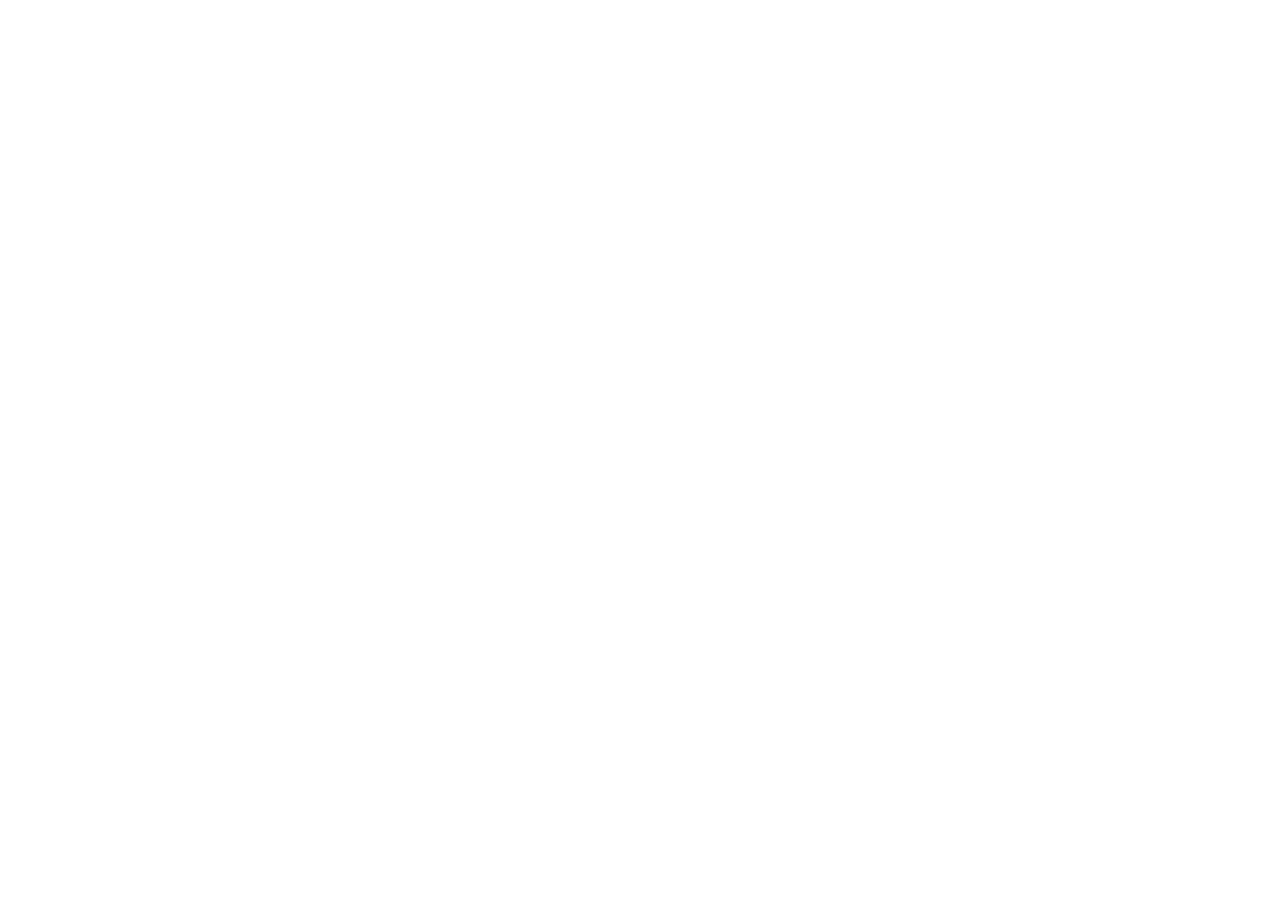
==== Task3/index.html @ 3942f417 "Task3" ====
<!DOCTYPE html>
<html lang="en">
<head>
    <meta charset="UTF-8">
    <meta http-equiv="X-UA-Compatible" content="IE=edge">
    <meta name="viewport" content="width=device-width, initial-scale=1.0">
    <title>Document</title>
</head>
<body>
    
</body>
</html>
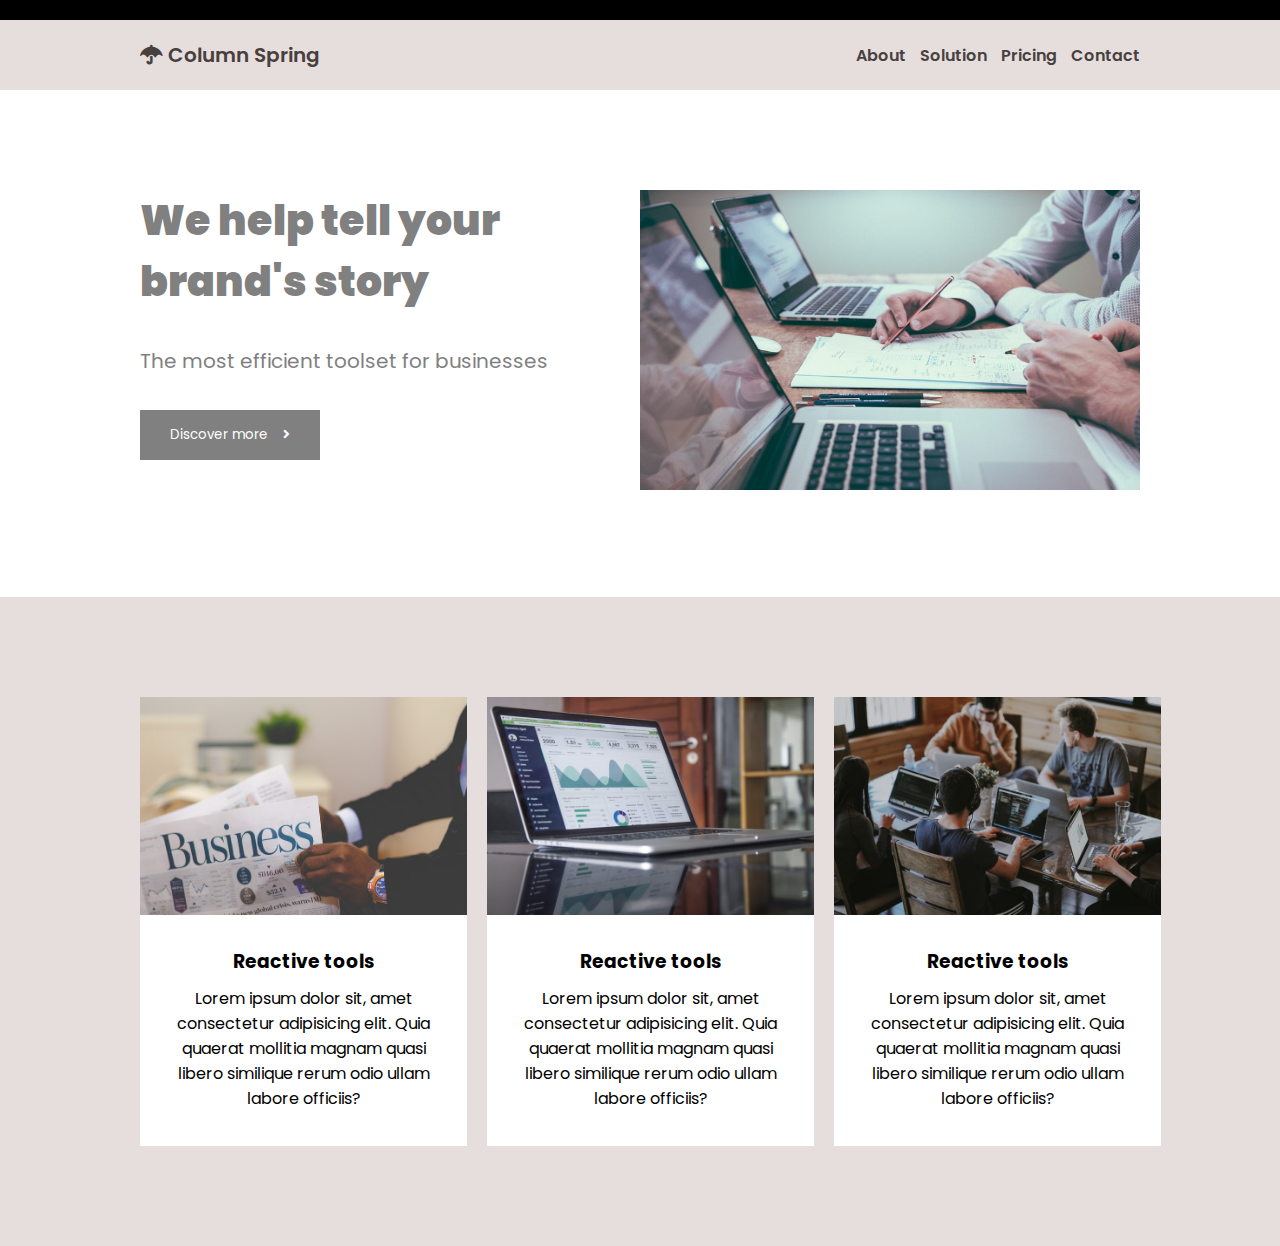
==== commit e735e398: "Task3" ====
--- a/Task3/index.html
+++ b/Task3/index.html
@@ -5,8 +5,94 @@
     <meta http-equiv="X-UA-Compatible" content="IE=edge">
     <meta name="viewport" content="width=device-width, initial-scale=1.0">
     <title>Document</title>
+    <link rel="stylesheet" href="css/style.css">
+    <link rel="stylesheet" href="https://cdnjs.cloudflare.com/ajax/libs/font-awesome/5.15.3/css/all.min.css">
+    <link rel="stylesheet" href="css/layout.css">
 </head>
 <body>
-    
+   <header>
+       <div class="container-full"></div>
+       <div class="container-main">
+        <div class="navigation">
+            <div class="navigation-left">
+                <a href="#"><i class="fas fa-umbrella"></i>Column Spring</a>
+            </div>
+            <div class="navigation-right">
+                <ul>
+                    <li><a href="#">About</a></li>
+                    <li><a href="#">Solution</a></li>
+                    <li><a href="#">Pricing</a></li>
+                    <li><a href="#">Contact</a></li>
+                </ul>
+            </div>
+        </div>
+       </div>
+   </header> 
+
+   <section class="main">
+       <div class="container-main">
+           <div class="row">
+               <div class="col-6">
+                   <div class="main-name">
+                       <h1>We help tell your brand's story</h1>
+                   </div>
+                   <div class="main-text">
+                       <p>The most efficient toolset for businesses</p>
+                   </div>
+                   <button class="main-button">Discover more<i class="fas fa-angle-right"></i></button>
+               </div>
+               <div class="col-6">
+                   <div class="main-image">
+                       <img src="image/1.jpg" alt="">
+                   </div>
+               </div>
+           </div>
+       </div>
+   </section>
+
+   <section class="info">
+       <div class="container-box">
+           <div class="box">
+               <div class="box-img">
+                   <img src="image/2.jpg" alt="">
+               </div>
+               <div class="box-info">
+                   <div class="box-header">
+                       <h3>Reactive tools</h3>
+                   </div>
+                   <div class="box-text">
+                        <p>Lorem ipsum dolor sit, amet consectetur adipisicing elit. Quia quaerat mollitia magnam quasi libero similique rerum odio ullam labore officiis?</p>
+                   </div>
+               </div>
+           </div>
+           <div class="box">
+            <div class="box-img">
+                <img src="image/3.jpg" alt="">
+            </div>
+            <div class="box-info">
+                <div class="box-header">
+                    <h3>Reactive tools</h3>
+                </div>
+                <div class="box-text">
+                     <p>Lorem ipsum dolor sit, amet consectetur adipisicing elit. Quia quaerat mollitia magnam quasi libero similique rerum odio ullam labore officiis?</p>
+                </div>
+            </div>
+           </div>
+           <div class="box">
+            <div class="box-img">
+                <img src="image/4.jpg" alt="">
+            </div>
+            <div class="box-info">
+                <div class="box-header">
+                    <h3>Reactive tools</h3>
+                </div>
+                <div class="box-text">
+                     <p>Lorem ipsum dolor sit, amet consectetur adipisicing elit. Quia quaerat mollitia magnam quasi libero similique rerum odio ullam labore officiis?</p>
+                </div>
+            </div>
+           </div>
+       </div>
+   </section>
+
 </body>
-</html>+</html>
--- a/Task3/css/style.css
+++ b/Task3/css/style.css
@@ -0,0 +1,125 @@
+@import url('https://fonts.googleapis.com/css2?family=Poppins:wght@100;200&display=swap');
+@import url('https://fonts.googleapis.com/css2?family=Poppins:wght@500&display=swap');
+
+*{
+    margin: 0;
+    padding: 0;
+    font-family: 'Poppins', sans-serif;
+}
+.container-full {
+    width: 1366px;
+    height: 20px;
+    background-color:black;
+}
+.container-main {
+    width: 1000px;
+    margin: 0 auto;
+}
+
+header {
+     background-color: #e6dddd;
+     color: darkgrey;
+}
+.navigation {
+    display: flex;
+    flex-direction: row;
+    justify-content: space-between;
+    align-items: center;
+}
+.navigation-left a{
+    color: #483f3f;
+    font-size: 20px;
+    text-decoration:none;
+    font-weight: 600;
+}
+.navigation-left i {
+    padding-right: 5px;
+}
+.navigation-left{
+    padding: 20px 0px 20px 0px;
+}
+.navigation-right{
+    padding: 20px 0px 20px 0px;
+}
+.navigation-right ul {
+    list-style: none;
+}
+.navigation-right li {
+    display: inline-block;
+   }
+.navigation-right li a {
+    color: #483f3f;
+    font-size: 16px;
+    text-decoration:none;
+    font-weight: 600;
+    padding-left: 10px; 
+}
+/* Section main */
+.main {
+    padding: 100px 0px 100px 0px;
+}
+.main-name h1 {
+    font-size: 41px;
+    font-weight: 1000;
+    color: gray;
+}
+.main-text p {
+    color: gray;
+    font-size: 20px;
+}
+.main-button {
+    background-color: gray;
+    color: white;
+    border: none;
+    padding: 15px 30px;
+}
+.main-button i {
+    padding-left: 15px;
+}
+.main-name {
+    margin-bottom: 34px;
+}
+.main-text {
+    margin-bottom: 34px;
+}
+.main-image img {
+    height: 300px;
+    width: 500px;
+}
+
+/* Info section */
+.container-box {
+    width: 1000px;
+    margin: 0 auto;
+    display: grid;
+    grid-template-columns: 1fr 1fr 1fr;
+    grid-template-rows: 1fr;
+    gap: 20px;
+}
+
+.info {
+    background-color: #e6dddd;
+    padding: 100px 0px;
+}
+
+.box {
+    display: grid;
+    background-color: white;
+}
+.box-img img {
+    width: 327px;
+    height: 218px;
+}
+.box-info {
+    background-color: white;
+    padding: 25px;
+    text-align: center ;
+}    
+
+.box-text {
+    padding-bottom: 10px;
+}
+
+.box-header {
+    padding-bottom: 10px;
+}--- a/Task3/css/layout.css
+++ b/Task3/css/layout.css
@@ -0,0 +1,61 @@
+.container {
+    width: 1200px;
+    margin: 0 auto;
+}
+
+.container-full {
+    width: 100%;
+}
+
+.row {
+    display: flex;
+    justify-content: space-between;
+}
+
+.col-1 {
+    width: calc(100%/12*1)
+}
+
+.col-2 {
+    width: calc(100%/12*2)
+}
+
+.col-3 {
+    width: calc(100%/12*3)
+}
+
+.col-4 {
+    width: calc(100%/12*4)
+}
+
+.col-5 {
+    width: calc(100%/12*5)
+}
+
+.col-6 {
+    width: calc(100%/12*6)
+}
+
+.col-7 {
+    width: calc(100%/12*7)
+}
+
+.col-8 {
+    width: calc(100%/12*8)
+}
+
+.col-9 {
+    width: calc(100%/12*9)
+}
+
+.col-10 {
+    width: calc(100%/12*10)
+}
+
+.col-11 {
+    width: calc(100%/12*11)
+}
+
+.col-12 {
+    width: calc(100%/12*12)
+}